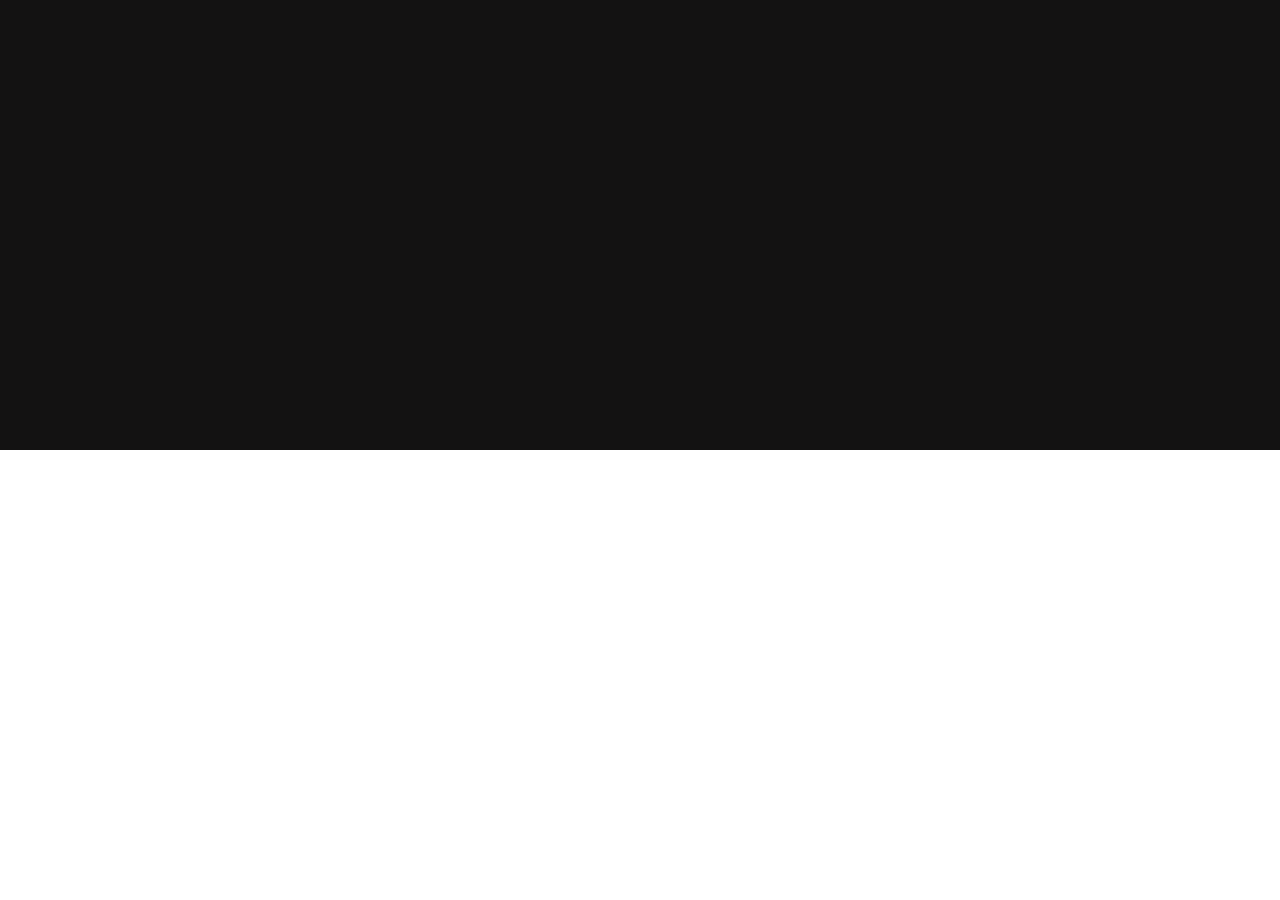
==== index.html @ a80659ee "styles for the contact card" ====
<!DOCTYPE html>
    <html lang="en">
    <head>
        <meta charset="UTF-8">
        <meta name="viewport" content="width=device-width, initial-scale=1.0">
        <!--=============== FAVICON ===============-->
        <link rel="shortcut icon" href="" type="image/x-icon">

        <!--=============== BOXICONS ===============-->
        <!--=============== SWIPER CSS ===============-->
        <link rel="stylesheet" href="">
        <!--=============== CSS ===============-->
        <link rel="stylesheet" href="/app/scss/main.css">
        <title>Responsive real state website - Bedimcode</title>
    </head>
    <body>
        <!--==================== HEADER ====================-->

        <!--==================== MAIN ====================-->
        <main class="main">
            <!--==================== HOME ====================-->
            <section class="home section" id="home">
        
            </section>

            <!--==================== LOGOS ====================-->
            <section class="logos section">
              
            </section> 

            <!--==================== POPULAR ====================-->
            <section class="section" id="popular">
              
            </section>

            <!--==================== VALUE ====================-->
            <section class="value section" id="value">
                
            </section>

            <!--==================== CONTACT ====================-->
            <section class="contact section" id="contact">
                
            </section>

            <!--==================== SUBSCRIBE ====================-->
            <section class="subscribe section">
                
            </section>
        </main>

        <!--==================== FOOTER ====================-->
        <footer class="footer section">
            
        </footer>


        <!--========== SCROLL UP ==========-->


        <!--=============== SCROLLREVEAL ===============-->
        <script src=""></script>

        <!--=============== SWIPER JS ===============-->
        <script src=""></script>

        <!--=============== MAIN JS ===============-->
        <script src=""></script>
    </body>
</html>
---- app/scss/main.css ----
@import url("https://fonts.googleapis.com/css2?family=Poppins:wght@400;500;600&display=swap");
*, ::after, ::before {
  -webkit-box-sizing: border-box;
          box-sizing: border-box;
  margin: 0;
  padding: 0;
}

html {
  font-size: 100%;
}

body {
  font-family: 'Poppins', sans-serif;
  line-height: 1.3;
  letter-spacing: 0.1px;
}

ul {
  list-style: none;
}

a {
  text-decoration: none;
}

h2, h3, h4, h5 {
  color: #1f2f70;
}

p {
  color: #b8bbc7;
}

h1 {
  font-size: 2.2rem;
}

h2 {
  font-size: 1.4rem;
}

h3 {
  font-size: 1.2rem;
}

h4 {
  font-size: 1.1rem;
}

p {
  font-size: .95rem;
}

@media (min-width: 800px) {
  h1 {
    font-size: 2.6rem;
  }
  h2 {
    font-size: 1.7rem;
  }
  h3 {
    font-size: 1.5rem;
  }
  h3 {
    font-size: 1.3rem;
  }
  h4 {
    font-size: 1.2rem;
  }
  p {
    font-size: 1.08rem;
  }
}

.btn {
  padding: 14px 1.6rem;
  border-radius: 6px;
  border: 0;
  font-size: 1rem;
  font-weight: 600;
  text-transform: capitalize;
  cursor: pointer;
  -webkit-transition: 0.5s ease;
  transition: 0.5s ease;
}

.btn--primary {
  background-color: #3858d6;
  color: white;
}

.btn--secondary {
  background-color: #f0f3ff;
  color: #3858d6;
}

.btn--accent {
  background-color: #6a7ecfe5;
  color: white;
  border: 2px solid #f5f7ff;
}

img {
  height: 1rem;
}

.searchBar {
  display: -webkit-box;
  display: -ms-flexbox;
  display: flex;
  -webkit-box-pack: justify;
      -ms-flex-pack: justify;
          justify-content: space-between;
  background-color: white;
  padding: 5px 10px;
  margin: 1rem 2rem;
  border-radius: 10px;
}

.searchBar img {
  height: 1.2rem;
  position: relative;
  top: 5px;
}

.searchBar .searchBar-leftBox {
  margin-top: 10px;
}

.searchBar input {
  border: 0;
  padding-left: 10px;
  font-size: 0.9rem;
  font-weight: bold;
}

.home {
  background-color: #131212;
  height: 50vh;
}
/*# sourceMappingURL=main.css.map */
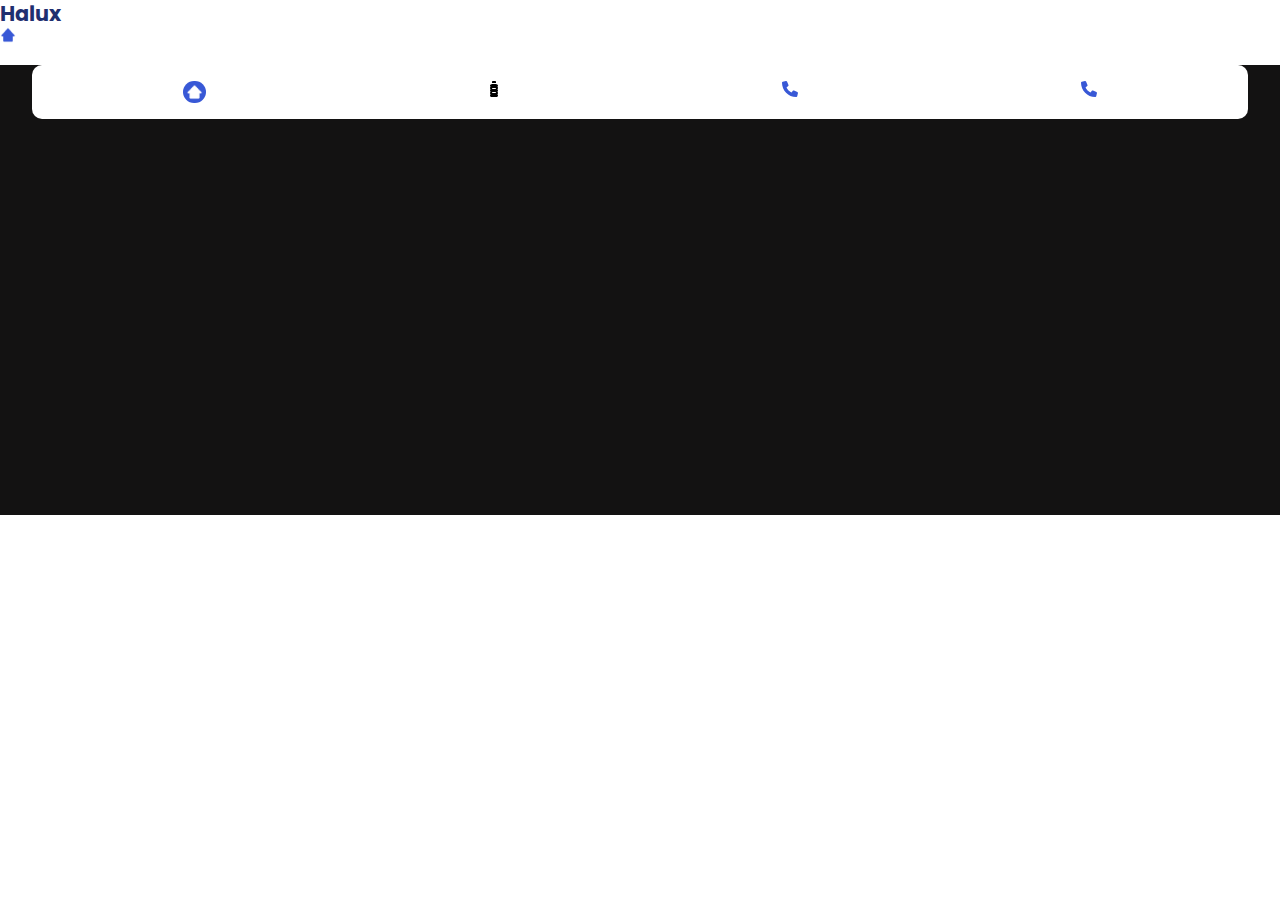
==== commit 1989b845: "iconBar for the navigation that has a fixed position" ====
--- a/index.html
+++ b/index.html
@@ -15,12 +15,24 @@
     </head>
     <body>
         <!--==================== HEADER ====================-->
-
+        <header>
+            <div class="nav">
+                <div class="nav__logo">
+                    <h3 class="nav__title">Halux</h3>
+                    <img src="/assets/img/favicon.png"  class="nav__icon">
+                </div>
+            </div>
+        </header>
         <!--==================== MAIN ====================-->
         <main class="main">
             <!--==================== HOME ====================-->
             <section class="home section" id="home">
-        
+              <div class="iconsBar barContainer">
+               <img src="/assets/img/favicon white.png"  class="nav__icons-icon">
+               <img src="/assets/img/bottle-water-solid.svg"  class="nav__icons-icon">
+               <img src="/assets/img/phone-solid.svg"  class="nav__icons-icon">
+               <img src="/assets/img/phone-solid.svg"  class="nav__icons-icon">
+              </div> 
             </section>
 
             <!--==================== LOGOS ====================-->
--- a/app/scss/main.css
+++ b/app/scss/main.css
@@ -105,17 +105,20 @@
   height: 1rem;
 }
 
-.searchBar {
+.barContainer {
   display: -webkit-box;
   display: -ms-flexbox;
   display: flex;
-  -webkit-box-pack: justify;
-      -ms-flex-pack: justify;
-          justify-content: space-between;
   background-color: white;
   padding: 5px 10px;
   margin: 1rem 2rem;
   border-radius: 10px;
+}
+
+.searchBar {
+  -webkit-box-pack: justify;
+      -ms-flex-pack: justify;
+          justify-content: space-between;
 }
 
 .searchBar img {
@@ -139,4 +142,17 @@
   background-color: #131212;
   height: 50vh;
 }
+
+.iconsBar {
+  padding-block: 1rem;
+  -ms-flex-pack: distribute;
+      justify-content: space-around;
+}
+
+.iconsBar :first-child {
+  background-color: #3858d6;
+  border-radius: 50%;
+  padding: 3px;
+  height: 1.4rem;
+}
 /*# sourceMappingURL=main.css.map */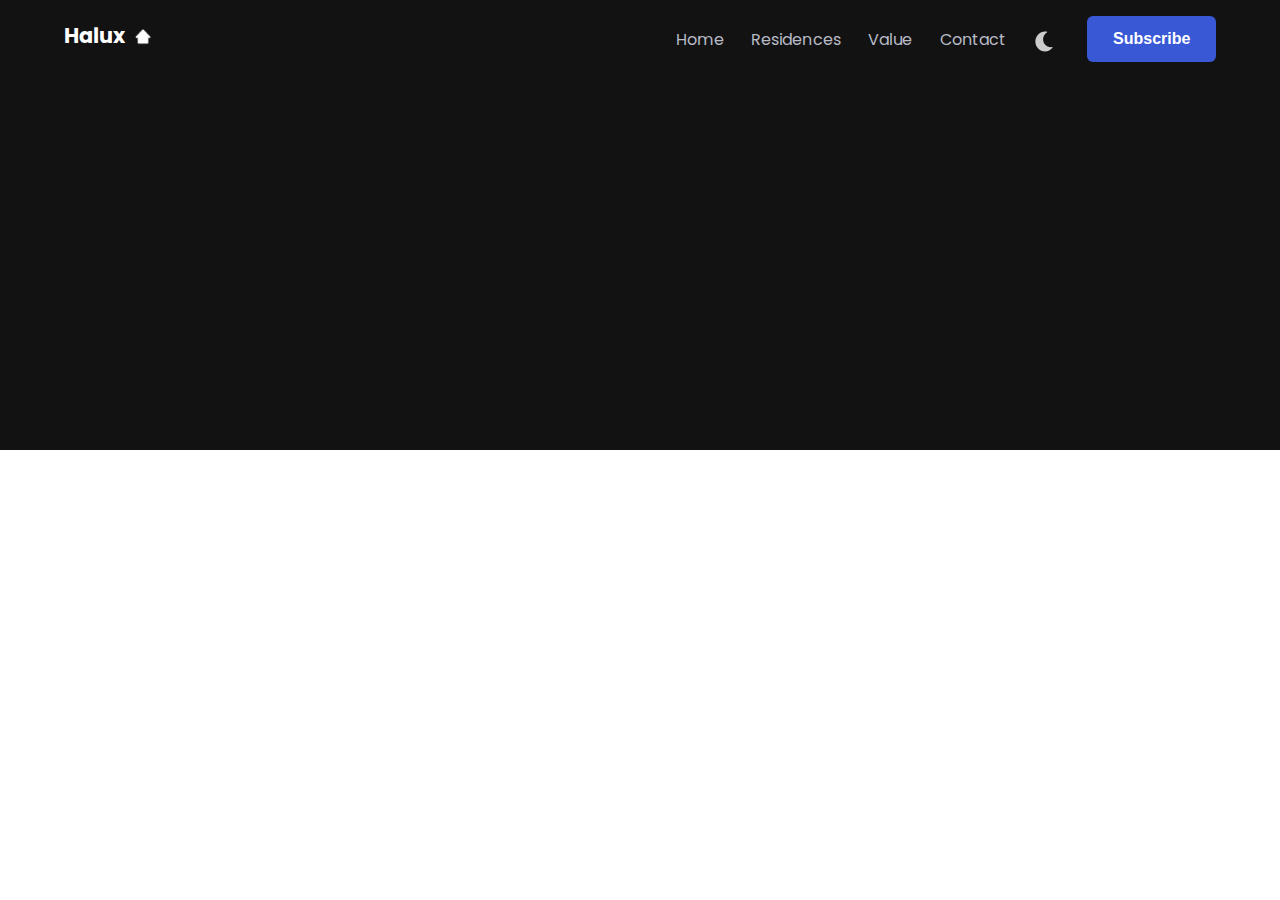
==== commit edb210de: "navigation styles" ====
--- a/index.html
+++ b/index.html
@@ -17,22 +17,31 @@
         <!--==================== HEADER ====================-->
         <header>
             <div class="nav">
-                <div class="nav__logo">
+                <div class="nav__logos">
                     <h3 class="nav__title">Halux</h3>
-                    <img src="/assets/img/favicon.png"  class="nav__icon">
+                    <img src="/assets/img/favicon white.png"  class="nav__icon">
                 </div>
+                <img src="/assets/img/moon-solid.svg" class="nav__togglerLight">
+            <ul class="nav__list">
+                <li><a href="#">Home</a></li>
+                <li><a href="#">Residences</a></li>
+                <li><a href="#">Value</a></li>
+                <li><a href="#">Contact</a></li>
+                <li><a href="#"><img src="/assets/img/moon-solid.svg"></a></li>
+            </ul>
+            <button class="nav__btn btn btn--primary">Subscribe</button>
             </div>
         </header>
         <!--==================== MAIN ====================-->
         <main class="main">
             <!--==================== HOME ====================-->
             <section class="home section" id="home">
-              <div class="iconsBar barContainer">
+              <!-- <div class="iconsBar barContainer">
                <img src="/assets/img/favicon white.png"  class="nav__icons-icon">
                <img src="/assets/img/bottle-water-solid.svg"  class="nav__icons-icon">
                <img src="/assets/img/phone-solid.svg"  class="nav__icons-icon">
                <img src="/assets/img/phone-solid.svg"  class="nav__icons-icon">
-              </div> 
+              </div>  -->
             </section>
 
             <!--==================== LOGOS ====================-->
--- a/app/scss/main.css
+++ b/app/scss/main.css
@@ -138,21 +138,81 @@
   font-weight: bold;
 }
 
-.home {
+.nav {
   background-color: #131212;
   height: 50vh;
-}
-
-.iconsBar {
-  padding-block: 1rem;
-  -ms-flex-pack: distribute;
-      justify-content: space-around;
-}
-
-.iconsBar :first-child {
-  background-color: #3858d6;
-  border-radius: 50%;
-  padding: 3px;
+  display: -webkit-box;
+  display: -ms-flexbox;
+  display: flex;
+  -webkit-box-pack: justify;
+      -ms-flex-pack: justify;
+          justify-content: space-between;
+  padding: 1rem;
+  position: relative;
+}
+
+.nav__logos {
+  margin-top: 0.4rem;
+}
+
+.nav__logos img {
+  height: 1.1rem;
+  position: relative;
+  top: 2px;
+}
+
+@media (min-width: 800px) {
+  .nav {
+    padding-inline: 4rem 10rem;
+  }
+}
+
+.nav__title {
+  margin-right: 0.3rem;
+  color: white;
+  display: inline;
+}
+
+.nav__list {
+  display: none;
+}
+
+@media (min-width: 800px) {
+  .nav__list {
+    margin-top: 0.9rem;
+    margin-right: 4rem;
+    display: -webkit-box;
+    display: -ms-flexbox;
+    display: flex;
+  }
+  .nav__list a {
+    color: #b8bbc7;
+    margin-left: 1.7rem;
+  }
+  .nav__list img {
+    height: 1.4rem;
+  }
+}
+
+.nav__togglerLight {
   height: 1.4rem;
 }
+
+@media (min-width: 800px) {
+  .nav__togglerLight {
+    display: none;
+  }
+}
+
+.nav__btn {
+  display: none;
+}
+
+@media (min-width: 800px) {
+  .nav__btn {
+    display: block;
+    position: absolute;
+    right: 4rem;
+  }
+}
 /*# sourceMappingURL=main.css.map */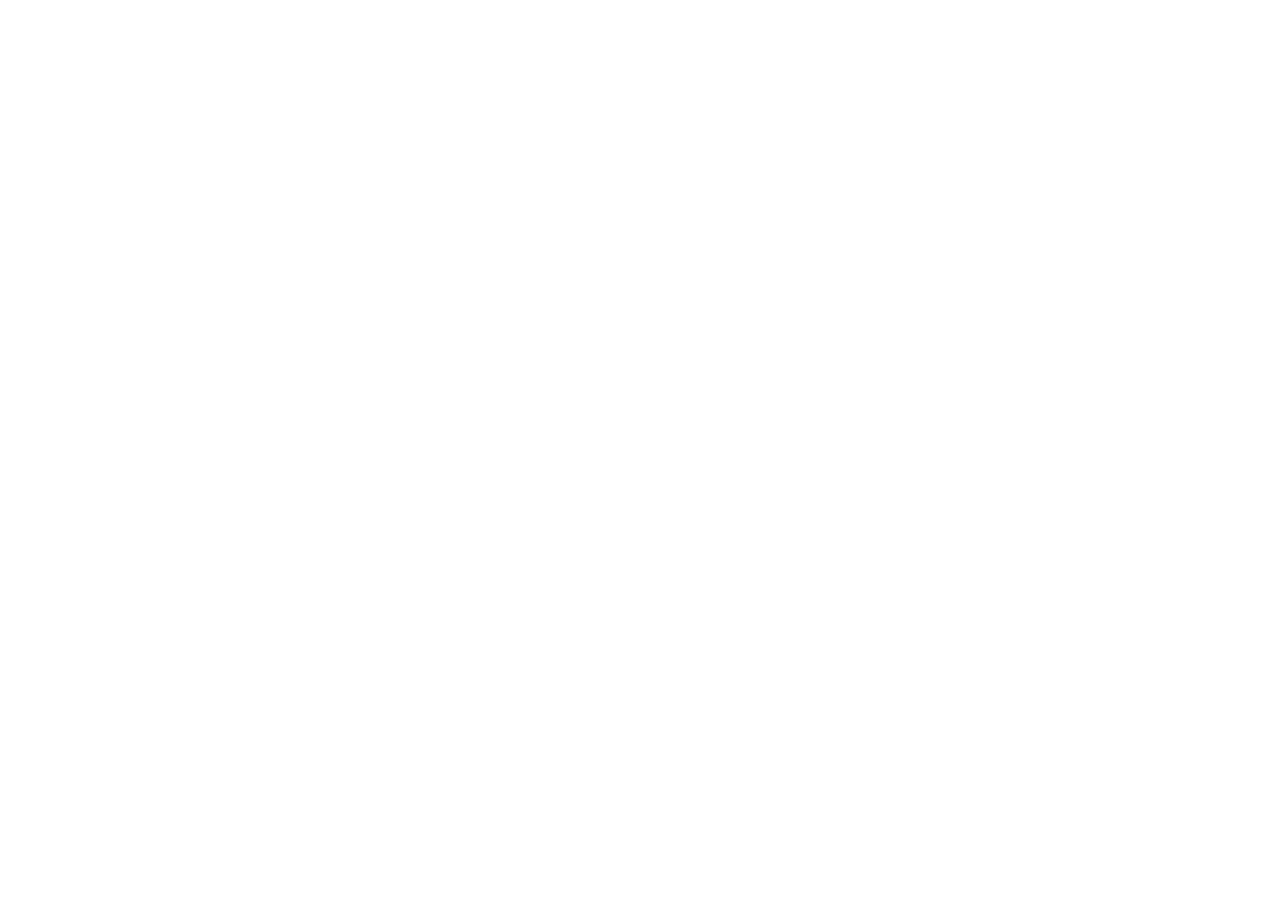
==== commit e1bb034b: "add  the header section to new style sheet" ====
--- a/index.html
+++ b/index.html
@@ -16,33 +16,19 @@
     <body>
         <!--==================== HEADER ====================-->
         <header>
-            <div class="nav">
-                <div class="nav__logos">
-                    <h3 class="nav__title">Halux</h3>
-                    <img src="/assets/img/favicon white.png"  class="nav__icon">
-                </div>
-                <img src="/assets/img/moon-solid.svg" class="nav__togglerLight">
-            <ul class="nav__list">
-                <li><a href="#">Home</a></li>
-                <li><a href="#">Residences</a></li>
-                <li><a href="#">Value</a></li>
-                <li><a href="#">Contact</a></li>
-                <li><a href="#"><img src="/assets/img/moon-solid.svg"></a></li>
-            </ul>
-            <button class="nav__btn btn btn--primary">Subscribe</button>
-            </div>
+           
         </header>
         <!--==================== MAIN ====================-->
         <main class="main">
             <!--==================== HOME ====================-->
-            <section class="home section" id="home">
-              <!-- <div class="iconsBar barContainer">
+            <!-- <section class="home section" id="home">
+               <div class="iconsBar barContainer">
                <img src="/assets/img/favicon white.png"  class="nav__icons-icon">
                <img src="/assets/img/bottle-water-solid.svg"  class="nav__icons-icon">
                <img src="/assets/img/phone-solid.svg"  class="nav__icons-icon">
                <img src="/assets/img/phone-solid.svg"  class="nav__icons-icon">
-              </div>  -->
-            </section>
+              </div>  
+            </section> -->
 
             <!--==================== LOGOS ====================-->
             <section class="logos section">
--- a/app/scss/main.css
+++ b/app/scss/main.css
@@ -52,7 +52,7 @@
   font-size: .95rem;
 }
 
-@media (min-width: 800px) {
+@media (min-width: 900px) {
   h1 {
     font-size: 2.6rem;
   }
@@ -74,7 +74,6 @@
 }
 
 .btn {
-  padding: 14px 1.6rem;
   border-radius: 6px;
   border: 0;
   font-size: 1rem;
@@ -83,6 +82,7 @@
   cursor: pointer;
   -webkit-transition: 0.5s ease;
   transition: 0.5s ease;
+  padding: 1rem;
 }
 
 .btn--primary {
@@ -99,10 +99,6 @@
   background-color: #6a7ecfe5;
   color: white;
   border: 2px solid #f5f7ff;
-}
-
-img {
-  height: 1rem;
 }
 
 .barContainer {
@@ -110,8 +106,10 @@
   display: -ms-flexbox;
   display: flex;
   background-color: white;
+  min-width: -webkit-fit-content;
+  min-width: -moz-fit-content;
+  min-width: fit-content;
   padding: 5px 10px;
-  margin: 1rem 2rem;
   border-radius: 10px;
 }
 
@@ -119,6 +117,17 @@
   -webkit-box-pack: justify;
       -ms-flex-pack: justify;
           justify-content: space-between;
+}
+
+@media (max-width: 370px) {
+  .searchBar {
+    width: 100%;
+    -webkit-box-pack: space-evenly;
+        -ms-flex-pack: space-evenly;
+            justify-content: space-evenly;
+    -webkit-transform: scale(0.9);
+            transform: scale(0.9);
+  }
 }
 
 .searchBar img {
@@ -138,81 +147,57 @@
   font-weight: bold;
 }
 
-.nav {
-  background-color: #131212;
-  height: 50vh;
+.searchBar button {
+  padding: 1rem 1.1rem;
+}
+
+@media (min-width: 900px) {
+  .searchBar button {
+    padding: 14px 1.6rem;
+  }
+}
+
+.record-container {
   display: -webkit-box;
   display: -ms-flexbox;
   display: flex;
-  -webkit-box-pack: justify;
-      -ms-flex-pack: justify;
-          justify-content: space-between;
-  padding: 1rem;
-  position: relative;
-}
-
-.nav__logos {
-  margin-top: 0.4rem;
-}
-
-.nav__logos img {
-  height: 1.1rem;
-  position: relative;
-  top: 2px;
-}
-
-@media (min-width: 800px) {
-  .nav {
-    padding-inline: 4rem 10rem;
-  }
-}
-
-.nav__title {
-  margin-right: 0.3rem;
+  -ms-flex-pack: distribute;
+      justify-content: space-around;
+}
+
+@media (min-width: 900px) {
+  .record-container {
+    -webkit-box-pack: start;
+        -ms-flex-pack: start;
+            justify-content: flex-start;
+  }
+}
+
+.record-container .record {
+  margin-inline: 10px;
+}
+
+.record-container .record h1 {
   color: white;
-  display: inline;
-}
-
-.nav__list {
-  display: none;
-}
-
-@media (min-width: 800px) {
-  .nav__list {
-    margin-top: 0.9rem;
-    margin-right: 4rem;
-    display: -webkit-box;
-    display: -ms-flexbox;
-    display: flex;
-  }
-  .nav__list a {
-    color: #b8bbc7;
-    margin-left: 1.7rem;
-  }
-  .nav__list img {
-    height: 1.4rem;
-  }
-}
-
-.nav__togglerLight {
-  height: 1.4rem;
-}
-
-@media (min-width: 800px) {
-  .nav__togglerLight {
-    display: none;
-  }
-}
-
-.nav__btn {
-  display: none;
-}
-
-@media (min-width: 800px) {
-  .nav__btn {
-    display: block;
-    position: absolute;
-    right: 4rem;
+}
+
+.record-container .record span {
+  font-size: 1.8rem;
+  margin-left: -2px;
+  font-weight: normal;
+  color: #eb7724;
+}
+
+@media (min-width: 900px) {
+  .grid {
+    display: -ms-grid;
+    display: grid;
+    -webkit-column-gap: 7rem;
+            column-gap: 7rem;
+  }
+  .grid--cls2 {
+    -ms-grid-columns: (1fr)[2];
+        grid-template-columns: repeat(2, 1fr);
   }
 }
 /*# sourceMappingURL=main.css.map */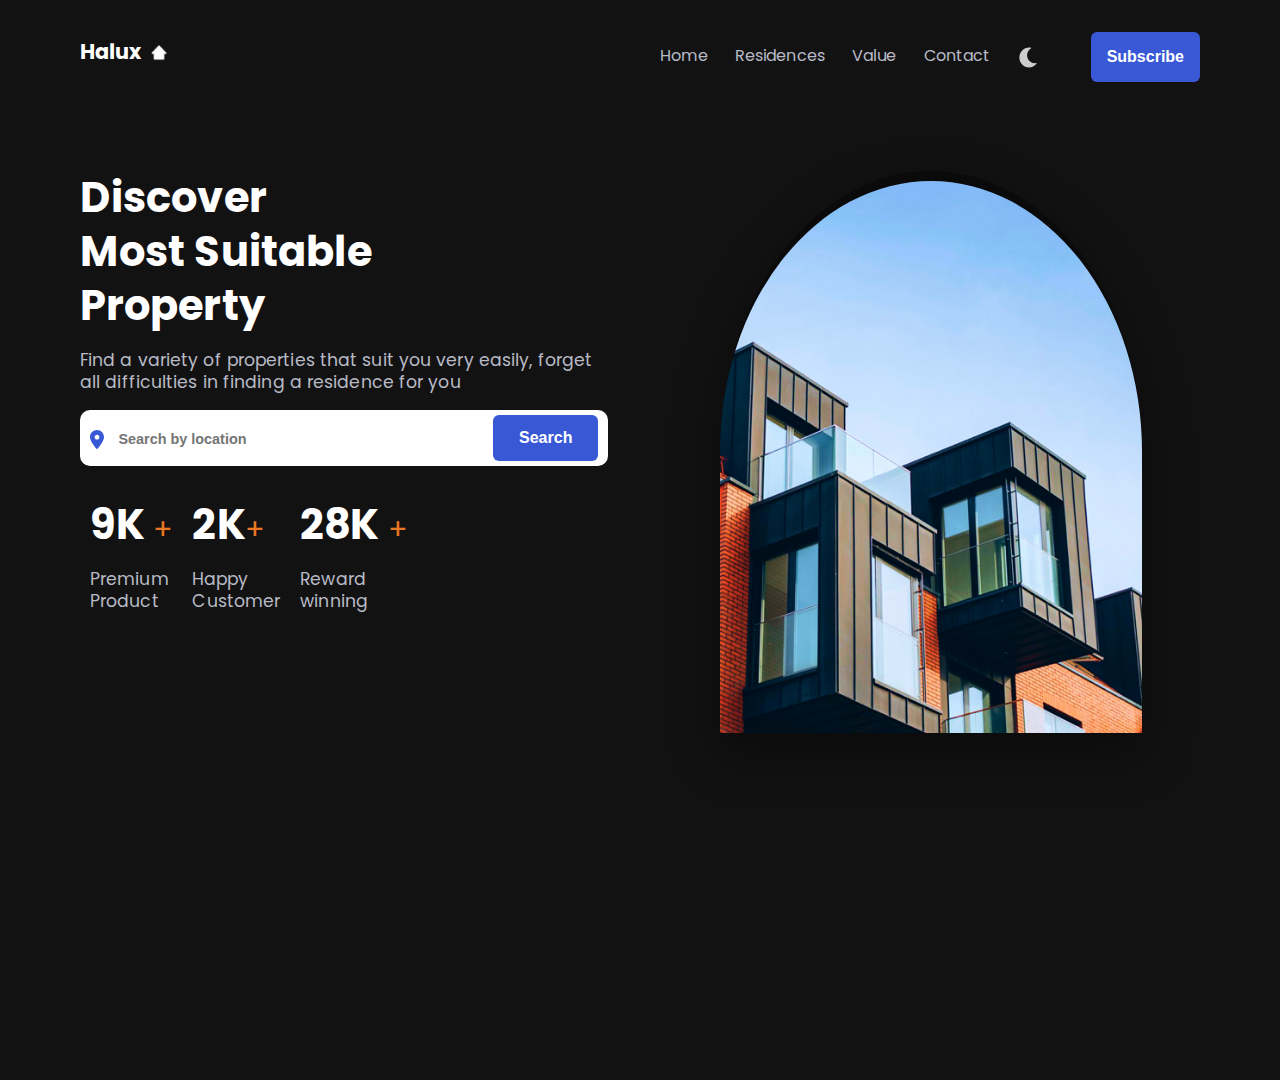
==== commit 671cb330: "and also some fixe some layout issue for header section" ====
--- a/index.html
+++ b/index.html
@@ -16,23 +16,78 @@
     <body>
         <!--==================== HEADER ====================-->
         <header>
-           
+            <div class="nav">
+                <div class="nav__logos">
+                    <h3 class="nav__title">Halux</h3>
+                    <img src="/assets/img/favicon white.png"  class="nav__icon">
+                </div>
+                <img src="/assets/img/moon-solid.svg" class="nav__togglerLight">
+            <ul class="nav__list">
+                <li><a href="#">Home</a></li>
+                <li><a href="#">Residences</a></li>
+                <li><a href="#">Value</a></li>
+                <li><a href="#">Contact</a></li>
+                <li><a href="#"><img src="/assets/img/moon-solid.svg"></a></li>
+            </ul>
+            <button class="nav__btn btn btn--primary">Subscribe</button>
+            </div>
+            <div class="hero grid grid--cls2">
+                <div class="hero__content">
+                    <h1 class="hero__title">
+                        Discover <br> Most Suitable <br> Property
+                    </h1>
+                    <p class="hero__text">
+                        Find a variety of properties that suit you very easily, 
+                        forget all difficulties in finding a residence for you
+                    </p>
+                    <div class="hero__search">
+                        <div class="searchBar barContainer">
+                            <div class="searchBar-leftBox">
+                                <img src="/assets/img/location-dot-solid.svg" alt="an image of a gps logo" class="searchBar-localisation">
+                                <input type="text" placeholder="Search by location">
+                            </div>
+                            <button class="btn btn--primary">Search</button>
+                        </div>
+                    </div>
+                          <!-- record -->
+                         <div class="hero__record record-container">
+                            <div class="record">
+                                <h1>9K <span>+</span></h1>
+                                <p>Premium <br> Product</p>
+                            </div>
+                            <div class="record">
+                                <h1>2K<span>+</span></h1>
+                                <p>Happy <br> Customer</p>
+                            </div>
+                            <div class="record">
+                                <h1>28K <span>+</span></h1>
+                                <p>Reward <br> winning</p>
+                            </div>
+                        </div>
+                </div>
+                <!-- cols2 -->
+                     <img class="hero__img" src="/assets/img/home.jpg">
+                </div>  
+           <!-- fixed navigation -->
+           <section class="logosNav section">
+            <div class="barContainer iconsBar">
+                <img src="/assets/img/bottle-water-solid.svg">
+                <img src="/assets/img/phone-solid.svg">     
+                 <img src="/assets/img/bottle-water-solid.svg">
+                <img src="/assets/img/bottle-water-solid.svg">
+            </div>
+          </section> 
         </header>
         <!--==================== MAIN ====================-->
         <main class="main">
             <!--==================== HOME ====================-->
-            <!-- <section class="home section" id="home">
-               <div class="iconsBar barContainer">
-               <img src="/assets/img/favicon white.png"  class="nav__icons-icon">
-               <img src="/assets/img/bottle-water-solid.svg"  class="nav__icons-icon">
-               <img src="/assets/img/phone-solid.svg"  class="nav__icons-icon">
-               <img src="/assets/img/phone-solid.svg"  class="nav__icons-icon">
-              </div>  
-            </section> -->
+             <section class="home section" id="home">
+        
+            </section> 
 
             <!--==================== LOGOS ====================-->
             <section class="logos section">
-              
+             
             </section> 
 
             <!--==================== POPULAR ====================-->
--- a/app/scss/main.css
+++ b/app/scss/main.css
@@ -14,6 +14,7 @@
   font-family: 'Poppins', sans-serif;
   line-height: 1.3;
   letter-spacing: 0.1px;
+  position: relative;
 }
 
 ul {
@@ -22,6 +23,10 @@
 
 a {
   text-decoration: none;
+}
+
+input {
+  outline: none;
 }
 
 h2, h3, h4, h5 {
@@ -200,4 +205,218 @@
         grid-template-columns: repeat(2, 1fr);
   }
 }
+
+.iconsBar {
+  padding-block: 1rem;
+  -ms-flex-pack: distribute;
+      justify-content: space-around;
+}
+
+.iconsBar :first-child {
+  background-color: #3858d6;
+  border-radius: 50%;
+  padding: 3px 8px;
+  height: 1.6rem;
+}
+
+.logos {
+  text-align: center;
+}
+
+.logos__items {
+  margin-block: 2rem;
+}
+
+@media (min-width: 900px) {
+  .logos__items .two {
+    position: relative;
+    left: 4rem;
+  }
+}
+
+.logos__items img {
+  height: 5rem;
+  margin: 10px;
+}
+
+@media (min-width: 900px) {
+  .logos {
+    display: -webkit-box;
+    display: -ms-flexbox;
+    display: flex;
+    position: relative;
+    -ms-flex-pack: distribute;
+        justify-content: space-around;
+  }
+  .logos img {
+    height: 7rem;
+    margin-inline: 1rem;
+    width: 14rem;
+  }
+}
+
+header {
+  background-color: #131212;
+  height: 120vh;
+  padding: 1rem;
+}
+
+.nav {
+  padding: 1rem;
+  display: -webkit-box;
+  display: -ms-flexbox;
+  display: flex;
+  -webkit-box-pack: justify;
+      -ms-flex-pack: justify;
+          justify-content: space-between;
+  position: relative;
+}
+
+@media (min-width: 900px) {
+  .nav {
+    padding-inline: 4rem 10rem;
+  }
+}
+
+.nav__logos {
+  margin-top: 0.4rem;
+}
+
+.nav__logos img {
+  height: 1.1rem;
+  position: relative;
+  top: 2px;
+}
+
+.nav__title {
+  margin-right: 0.3rem;
+  color: white;
+  display: inline;
+}
+
+.nav__list {
+  display: none;
+}
+
+@media (min-width: 900px) {
+  .nav__list {
+    margin-top: 0.9rem;
+    margin-right: 4rem;
+    display: -webkit-box;
+    display: -ms-flexbox;
+    display: flex;
+  }
+  .nav__list a {
+    color: #b8bbc7;
+    margin-left: 1.7rem;
+  }
+  .nav__list img {
+    height: 1.4rem;
+  }
+}
+
+.nav__togglerLight {
+  height: 1.6rem;
+  cursor: pointer;
+}
+
+@media (min-width: 900px) {
+  .nav__togglerLight {
+    display: none;
+  }
+}
+
+.nav__btn {
+  display: none;
+}
+
+@media (min-width: 900px) {
+  .nav__btn {
+    display: block;
+    position: absolute;
+    right: 4rem;
+  }
+}
+
+.hero {
+  margin-top: 4rem;
+  padding: 1rem;
+  text-align: center;
+}
+
+@media (min-width: 900px) {
+  .hero {
+    text-align: left;
+  }
+}
+
+.hero__content {
+  margin-bottom: 1rem;
+}
+
+.hero__content h1 {
+  color: white;
+  text-align: left;
+}
+
+.hero__content p {
+  margin-block: 1rem;
+}
+
+.hero__record {
+  margin-block: 2rem;
+}
+
+.hero__img {
+  width: 70%;
+  height: 350px;
+  -o-object-fit: cover;
+     object-fit: cover;
+  border-radius: 50% 50% 0 0;
+  border-top: 10px solid rgba(0, 0, 0, 0.43);
+  -webkit-box-shadow: 0 20px 50px rgba(0, 0, 0, 0.43);
+          box-shadow: 0 20px 50px rgba(0, 0, 0, 0.43);
+}
+
+@media (min-width: 900px) {
+  .hero__img {
+    width: 100%;
+    -ms-grid-column-align: start;
+        justify-self: start;
+    height: 90%;
+  }
+}
+
+@media (min-width: 1100px) {
+  .hero__img {
+    width: 80%;
+  }
+}
+
+@media (min-width: 900px) {
+  .hero {
+    padding-left: 4rem;
+  }
+}
+
+.logosNav {
+  position: fixed;
+  bottom: 1rem;
+  width: 70%;
+  z-index: 9999;
+  left: 0;
+  right: 0;
+  margin-inline: auto;
+}
+
+.logosNav img {
+  height: 1.3rem;
+  cursor: pointer;
+}
+
+@media (min-width: 900px) {
+  .logosNav {
+    display: none;
+  }
+}
 /*# sourceMappingURL=main.css.map */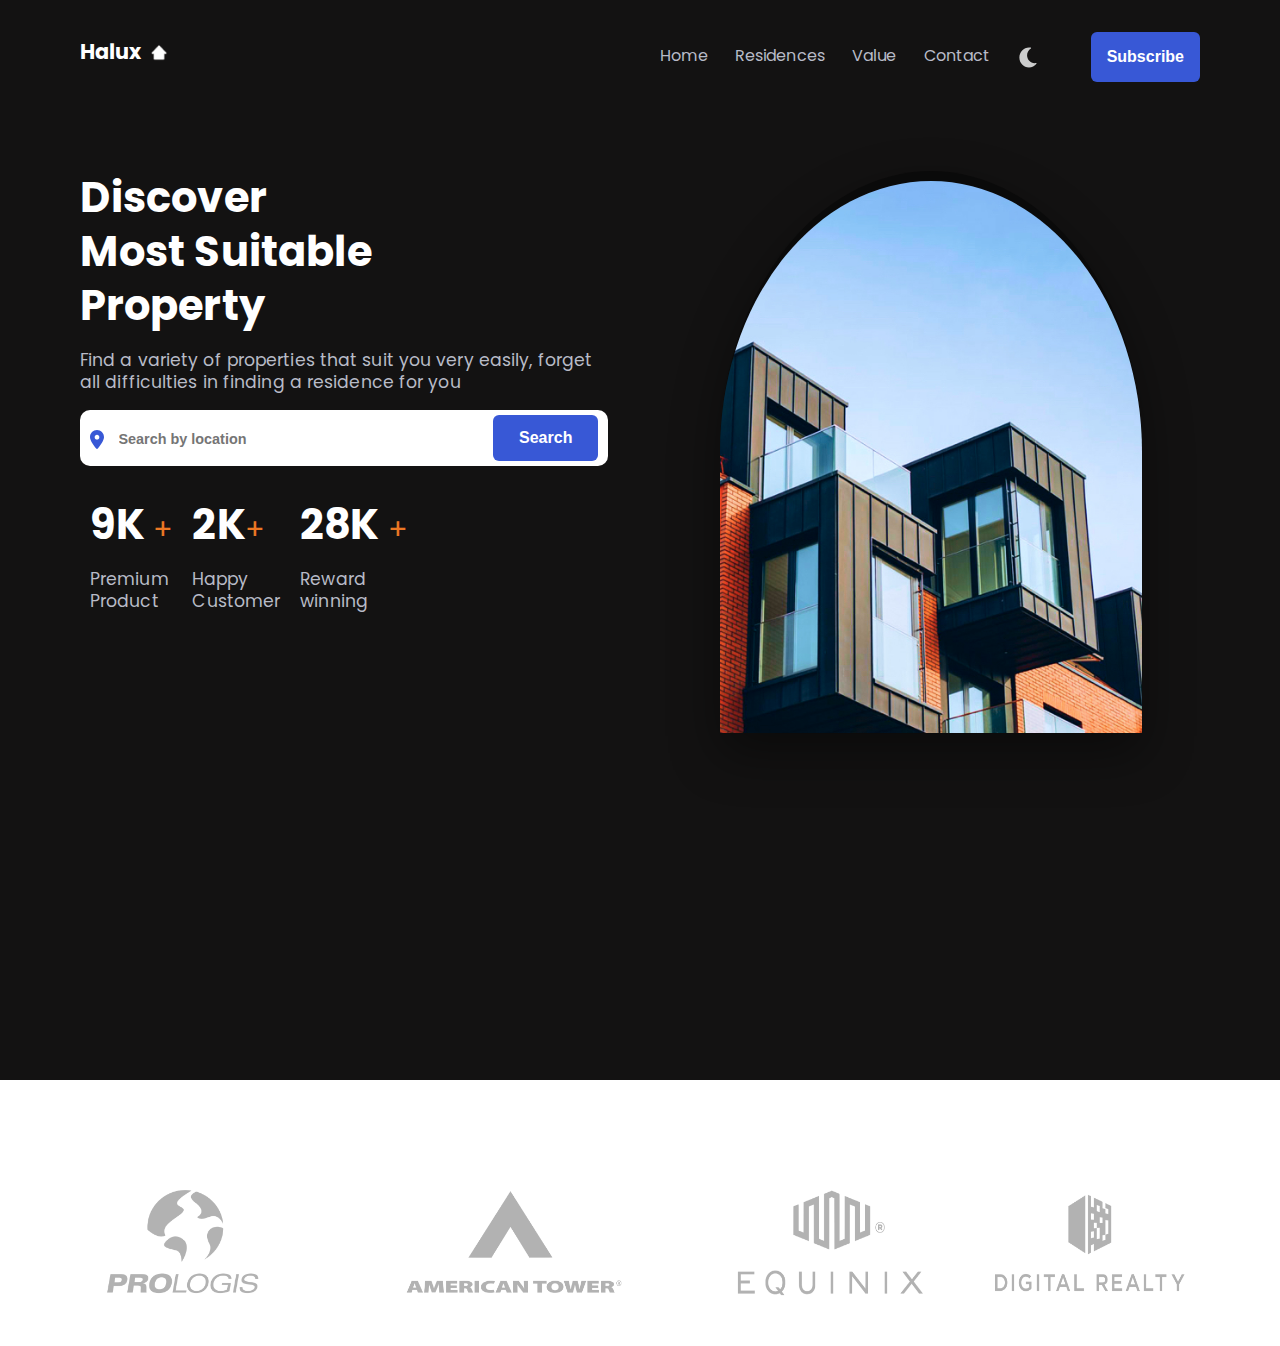
==== commit 0404f382: "add styles for  fixed nav and put it inside owen parials" ====
--- a/index.html
+++ b/index.html
@@ -69,25 +69,28 @@
                      <img class="hero__img" src="/assets/img/home.jpg">
                 </div>  
            <!-- fixed navigation -->
-           <section class="logosNav section">
+           <div class="logosNav section">
             <div class="barContainer iconsBar">
                 <img src="/assets/img/bottle-water-solid.svg">
                 <img src="/assets/img/phone-solid.svg">     
                  <img src="/assets/img/bottle-water-solid.svg">
                 <img src="/assets/img/bottle-water-solid.svg">
             </div>
-          </section> 
+          </div> 
         </header>
         <!--==================== MAIN ====================-->
         <main class="main">
-            <!--==================== HOME ====================-->
-             <section class="home section" id="home">
-        
-            </section> 
-
+         
             <!--==================== LOGOS ====================-->
             <section class="logos section">
-             
+                <div class="logos__items">
+                <img src="/assets/img/logo1 edited.png" class="logos__items-img">
+                <img src="/assets/img/logo2 edited.png" class="logos__items-img two">
+            </div>
+            <div class="logos__items">
+                <img src="/assets/img/logo3 edited.png" class="logos__items-img">
+                <img src="/assets/img/logo4 Eited.png" class="logos__items-img">
+            </div>
             </section> 
 
             <!--==================== POPULAR ====================-->
--- a/app/scss/main.css
+++ b/app/scss/main.css
@@ -403,6 +403,9 @@
   position: fixed;
   bottom: 1rem;
   width: 70%;
+  -webkit-box-shadow: 0 0  10px 0 #ccc;
+          box-shadow: 0 0  10px 0 #ccc;
+  border-radius: 15px;
   z-index: 9999;
   left: 0;
   right: 0;
@@ -419,4 +422,18 @@
     display: none;
   }
 }
+
+.main {
+  margin-top: 19rem;
+}
+
+@media (min-width: 900px) {
+  .main {
+    margin-top: 4rem;
+  }
+}
+
+.logos img {
+  cursor: pointer;
+}
 /*# sourceMappingURL=main.css.map */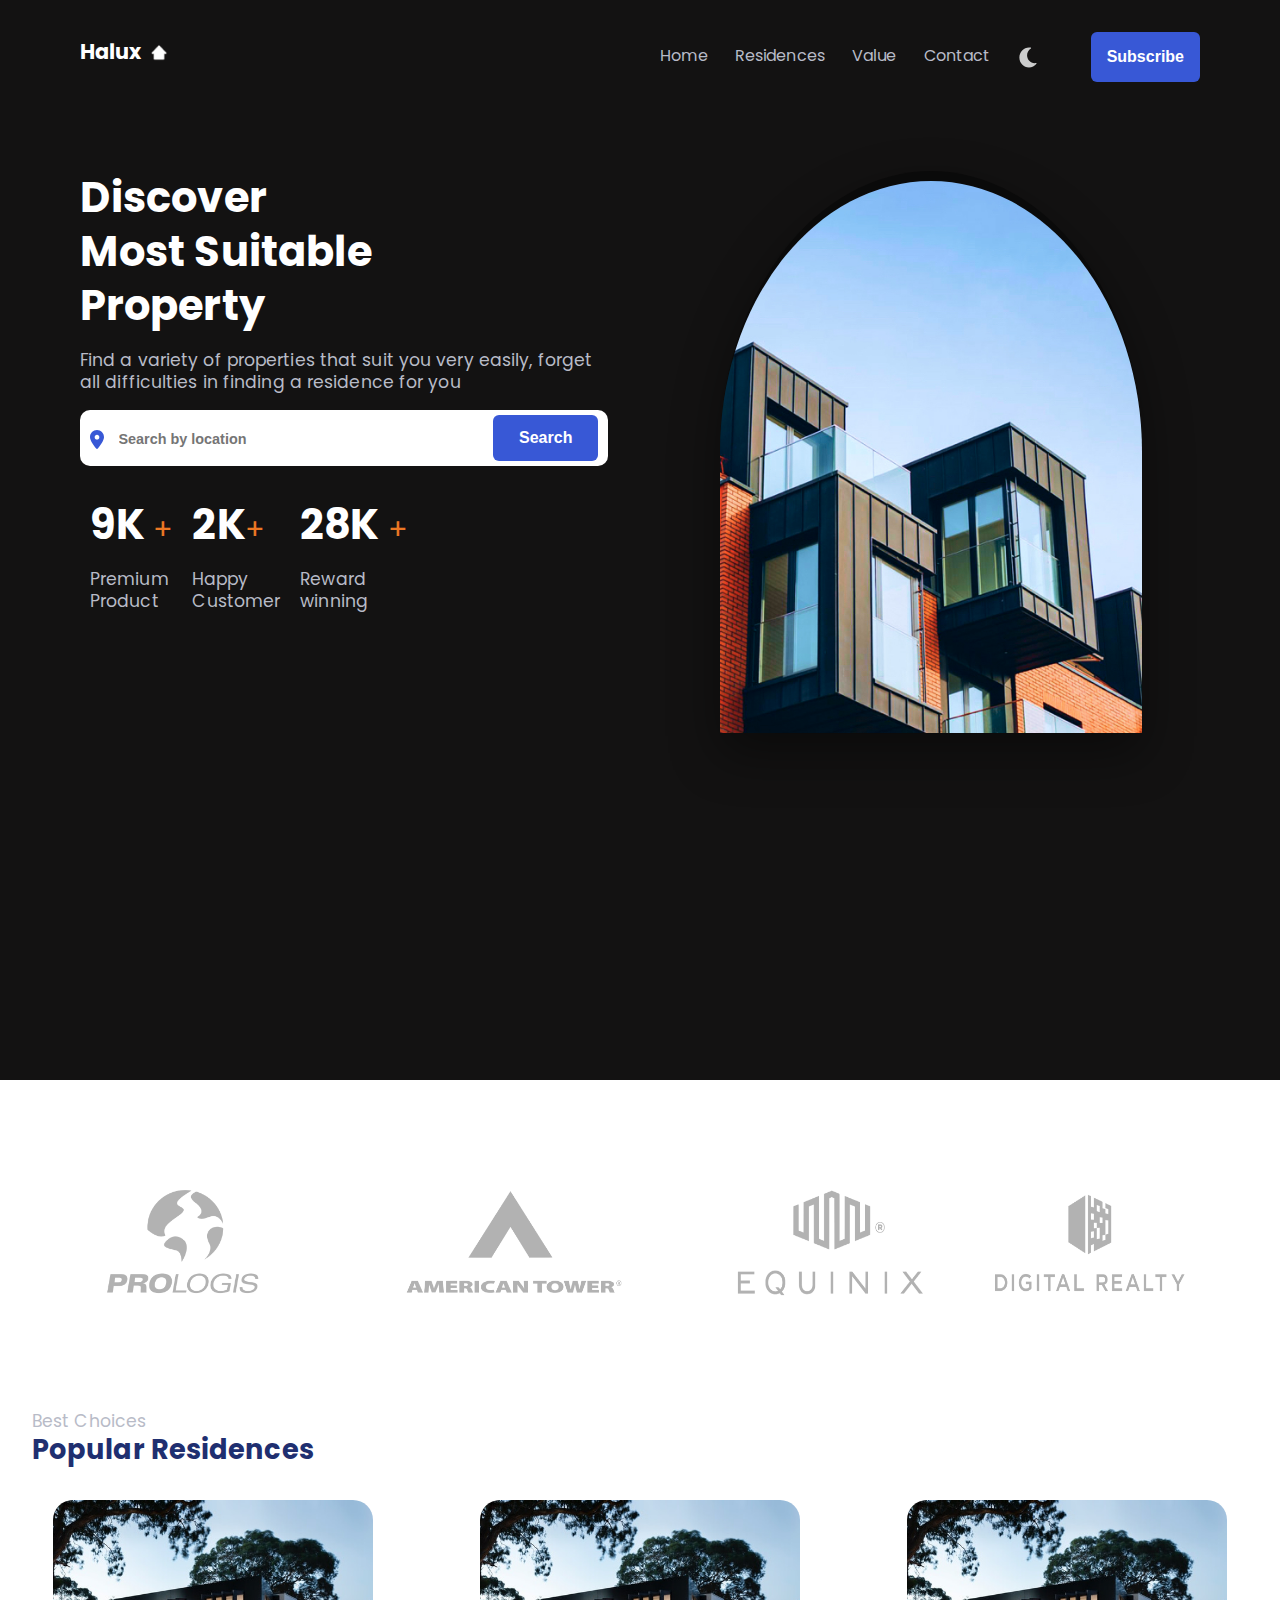
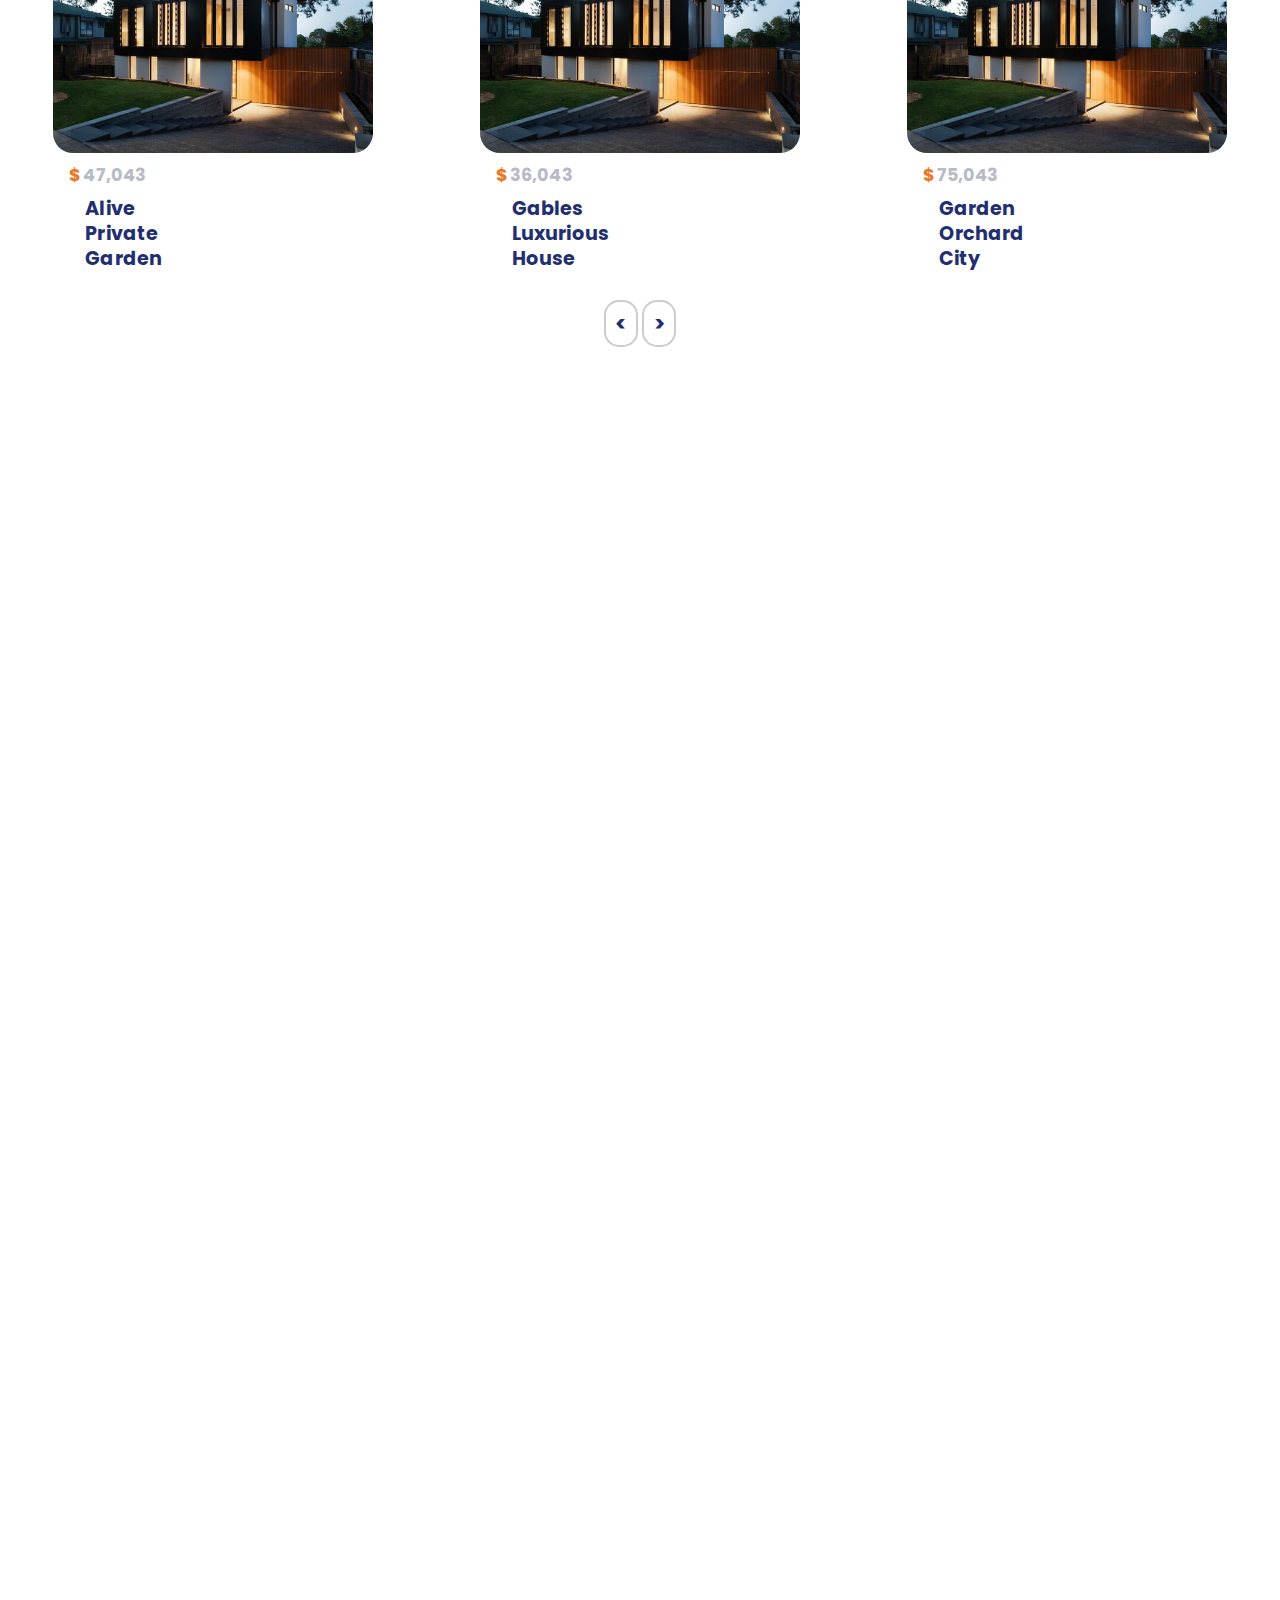
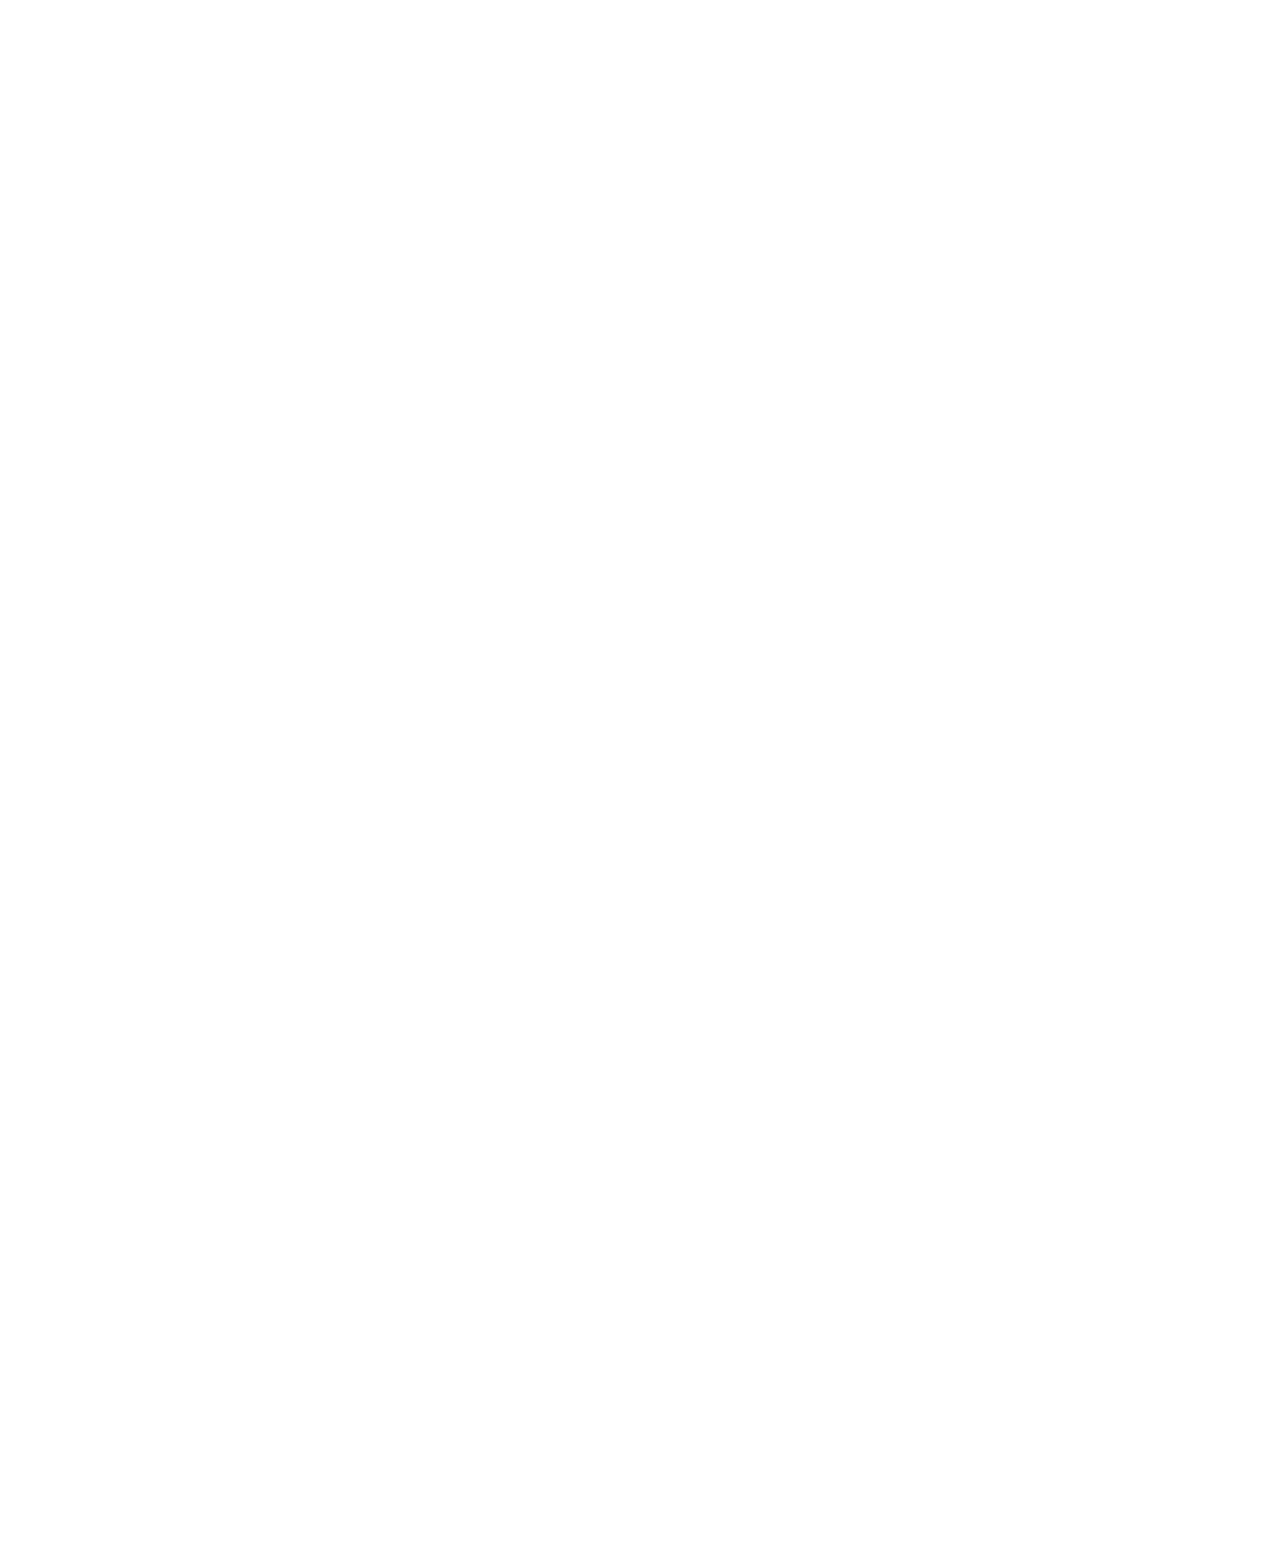
==== commit a9b1f691: "inital styles for the popular section without functionality" ====
--- a/index.html
+++ b/index.html
@@ -94,8 +94,113 @@
             </section> 
 
             <!--==================== POPULAR ====================-->
-            <section class="section" id="popular">
-              
+            <section class="section popular" id="popular">
+              <p class="popular__title">Best Choices</p>
+              <h2 class="popular__heading">Popular Residences</h2>
+              <!-- cards -->
+              <div class="slideContainer">
+                  <!-- slide 1 -->
+                  <div class="popular__card slide slide--active">
+                    <div class="card">
+                        <div class="card__header">
+                            <img src="/assets/img/popular1.jpg" alt="" class="card__img">
+                        </div>
+                        <div class="card__body">
+                            <p class="card__price"><span class="dollar">$</span>47,043</p>
+                            <h4>Alive Private Garden</h4>
+                        </div>
+                        <div class="card__footer">
+                                <p>Street The Garden City Of Miraflores, <br> Lima - Perú Av. Sol #9876
+                                </p>
+                        </div>
+                    </div>
+                  </div>
+                  <!-- slide 2-->
+                  <div class="popular__card slide">
+                    <div class="card">
+                        <div class="card__header">
+                            <img src="/assets/img/popular1.jpg" alt="" class="card__img">
+                        </div>
+                        <div class="card__body">
+                            <p class="card__price"><span class="dollar">$</span>36,043</p>
+                            <h4>Gables Luxurious House                            </h4>
+                        </div>
+                        <div class="card__footer">
+                                <p>Street The Garden City Of Miraflores, <br> Lima - Perú Av. Sol #9876
+                                </p>
+                        </div>
+                    </div>
+                  </div>
+                  <!-- slide 3 -->
+                  <div class="popular__card slide">
+                    <div class="card">
+                        <div class="card__header">
+                            <img src="/assets/img/popular1.jpg" alt="" class="card__img">
+                        </div>
+                        <div class="card__body">
+                            <p class="card__price"><span class="dollar">$</span>75,043</p>
+                            <h4>Garden Orchard City                            </h4>
+                        </div>
+                        <div class="card__footer">
+                                <p>Street The Garden City Of Miraflores, <br> Lima - Perú Av. Sol #9876
+                                </p>
+                        </div>
+                    </div>
+                  </div>
+                  <!-- slide 4 -->
+                  <div class="popular__card slide">
+                    <div class="card">
+                        <div class="card__header">
+                            <img src="/assets/img/popular1.jpg" alt="" class="card__img">
+                        </div>
+                        <div class="card__body">
+                            <p class="card__price"><span class="dollar">$</span>47,043</p>
+                            <h4>Alive Private Garden</h4>
+                        </div>
+                        <div class="card__footer">
+                                <p>Street The Garden City Of Miraflores, <br> Lima - Perú Av. Sol #9876
+                                </p>
+                        </div>
+                    </div>
+                  </div>
+                  <!-- slide 5 -->
+                  <div class="popular__card slide">
+                    <div class="card">
+                        <div class="card__header">
+                            <img src="/assets/img/popular1.jpg" alt="" class="card__img">
+                        </div>
+                        <div class="card__body">
+                            <p class="card__price"><span class="dollar">$</span>47,043</p>
+                            <h4>Alive Private Garden</h4>
+                        </div>
+                        <div class="card__footer">
+                                <p>Street The Garden City Of Miraflores, <br> Lima - Perú Av. Sol #9876
+                                </p>
+                        </div>
+                    </div>
+                  </div>
+                  <!-- slide 6 -->
+                  <div class="popular__card slide">
+                    <div class="card">
+                        <div class="card__header">
+                            <img src="/assets/img/popular1.jpg" alt="" class="card__img">
+                        </div>
+                        <div class="card__body">
+                            <p class="card__price"><span class="dollar">$</span>47,043</p>
+                            <h4>Alive Private Garden</h4>
+                        </div>
+                        <div class="card__footer">
+                                <p>Street The Garden City Of Miraflores, <br> Lima - Perú Av. Sol #9876
+                                </p>
+                        </div>
+                    </div>
+                  </div>
+              </div>
+              <div class="popular__actionBtns">
+                  <h3 class="arrow previous-arrow"><</h3>
+                  <h3 class="arrow next-arrow">></h3>
+                  <!-- <img src="/assets/img/arrow-left-solid.svg"  class="left-arrow"> -->
+              </div>
             </section>
 
             <!--==================== VALUE ====================-->
--- a/app/scss/main.css
+++ b/app/scss/main.css
@@ -409,6 +409,7 @@
   z-index: 9999;
   left: 0;
   right: 0;
+  display: none;
   margin-inline: auto;
 }
 
@@ -423,7 +424,33 @@
   }
 }
 
+.card {
+  margin-inline: auto;
+}
+
+.card__img {
+  width: 100%;
+  height: auto;
+  border-radius: 20px;
+}
+
+.card__body {
+  margin-block: 6px;
+}
+
+.card__price {
+  font-weight: bold;
+  font-size: 1.1rem;
+  margin-bottom: 10px;
+}
+
+.card .dollar {
+  color: #eb7724;
+  margin-right: 2px;
+}
+
 .main {
+  height: 400vh;
   margin-top: 19rem;
 }
 
@@ -436,4 +463,65 @@
 .logos img {
   cursor: pointer;
 }
+
+.popular {
+  margin-top: 4rem;
+}
+
+.popular__card {
+  margin-top: 2rem;
+  display: none;
+}
+
+.popular__heading, .popular__title {
+  margin-left: 2rem;
+}
+
+.popular .slide--active {
+  display: block;
+  width: 60%;
+  margin-inline: auto;
+}
+
+@media (min-width: 900px) {
+  .popular .slide--active {
+    width: 25%;
+    margin-inline: 1rem;
+  }
+}
+
+@media (min-width: 900px) {
+  .popular .slideContainer {
+    display: -webkit-box;
+    display: -ms-flexbox;
+    display: flex;
+    -ms-flex-pack: distribute;
+        justify-content: space-around;
+  }
+  .popular .slideContainer :nth-child(2), .popular .slideContainer :nth-child(3) {
+    width: 25%;
+    margin-inline: 1rem;
+    display: block;
+  }
+}
+
+.popular__actionBtns {
+  margin-top: 2em;
+  text-align: center;
+}
+
+.popular__actionBtns .arrow {
+  cursor: pointer;
+  height: 10px;
+  border: 2px solid #ccc;
+  display: inline;
+  border-radius: 15px;
+  padding: 7px 0.6rem;
+}
+
+@media (min-width: 900px) {
+  .popular .card__footer {
+    display: none !important;
+  }
+}
 /*# sourceMappingURL=main.css.map */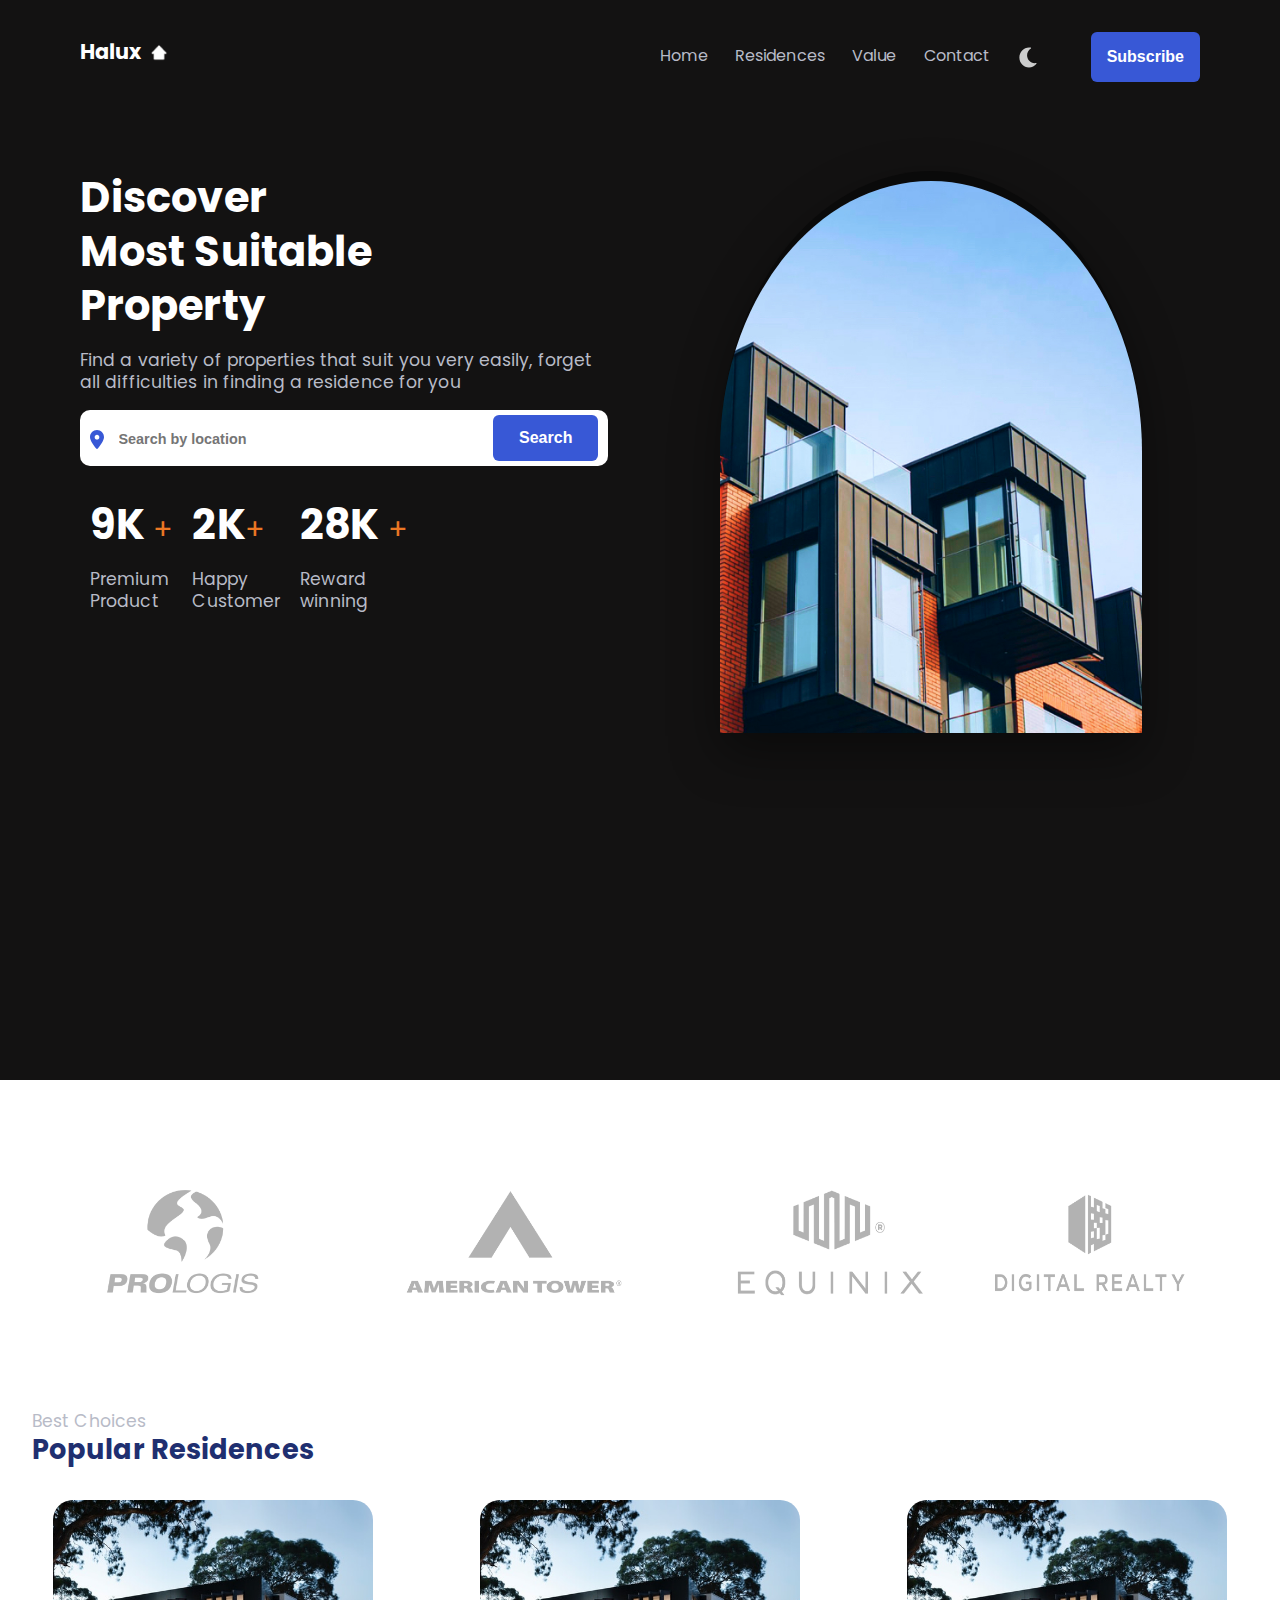
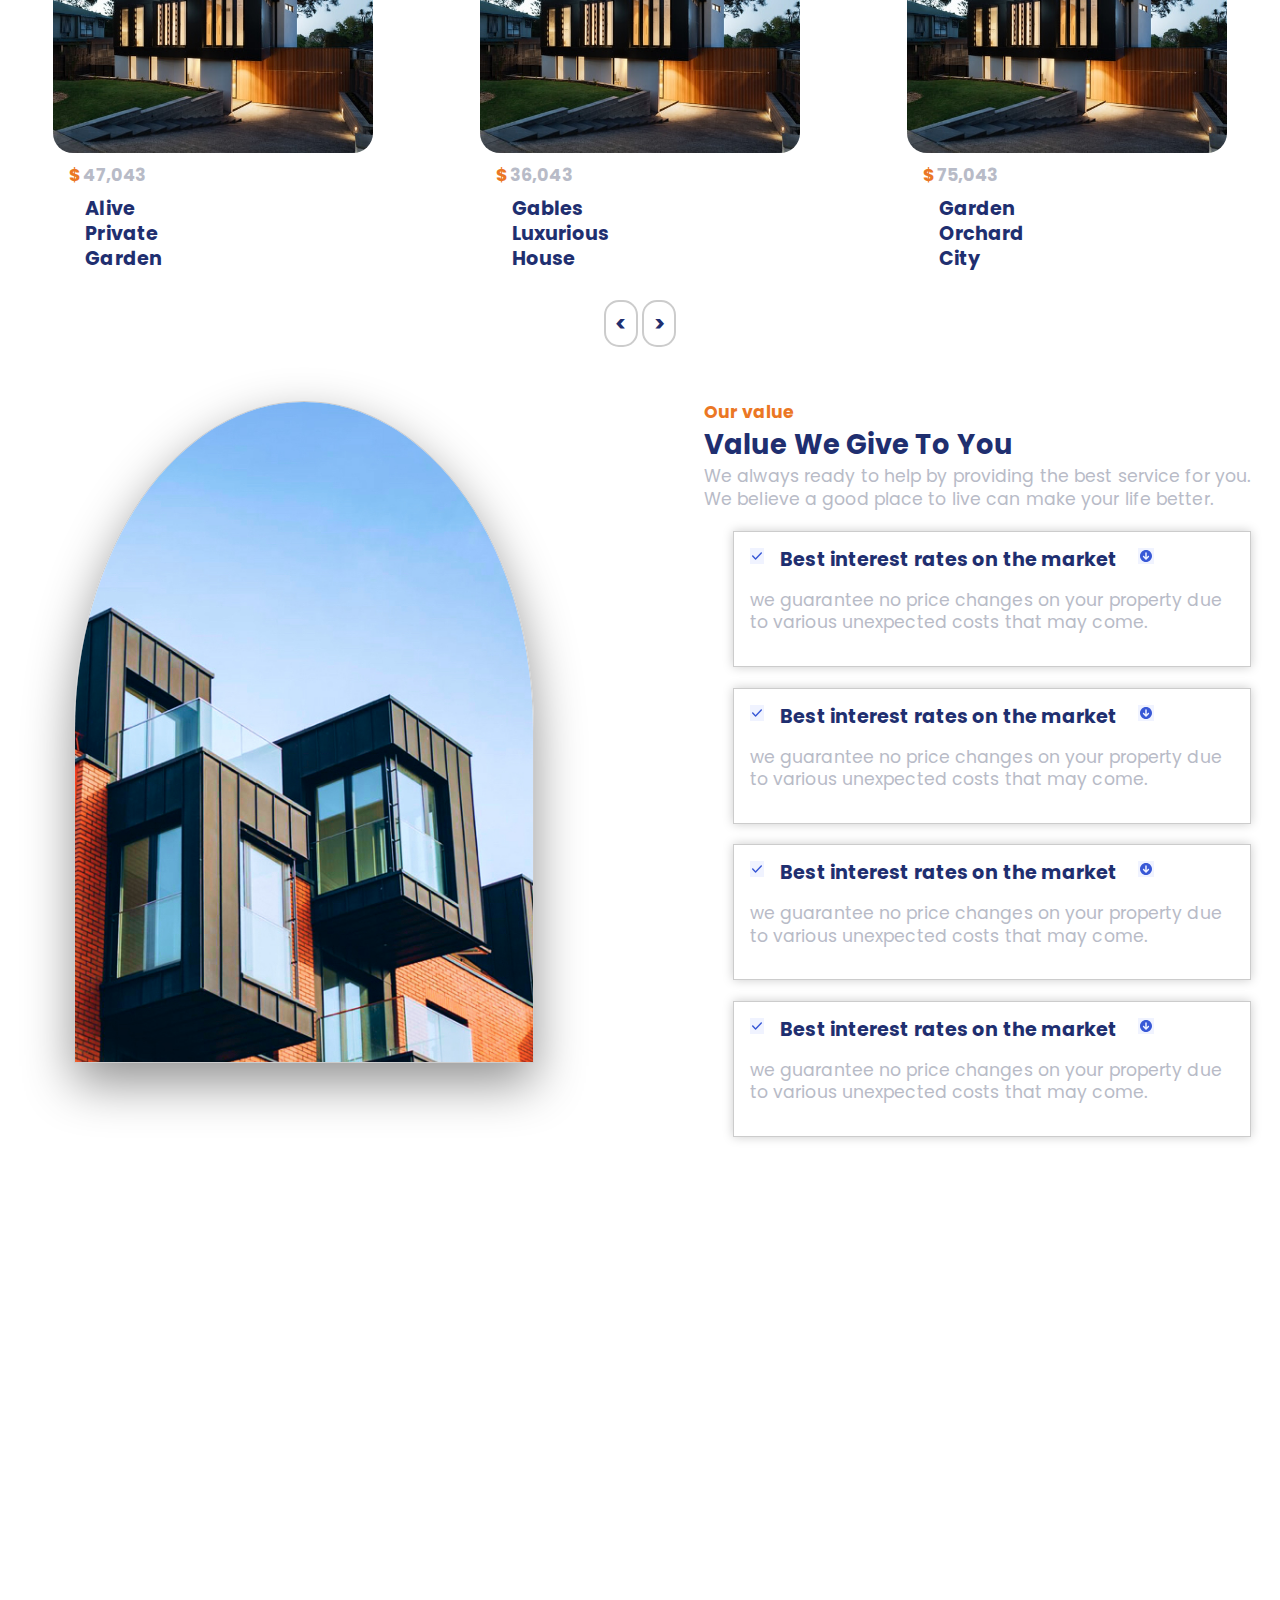
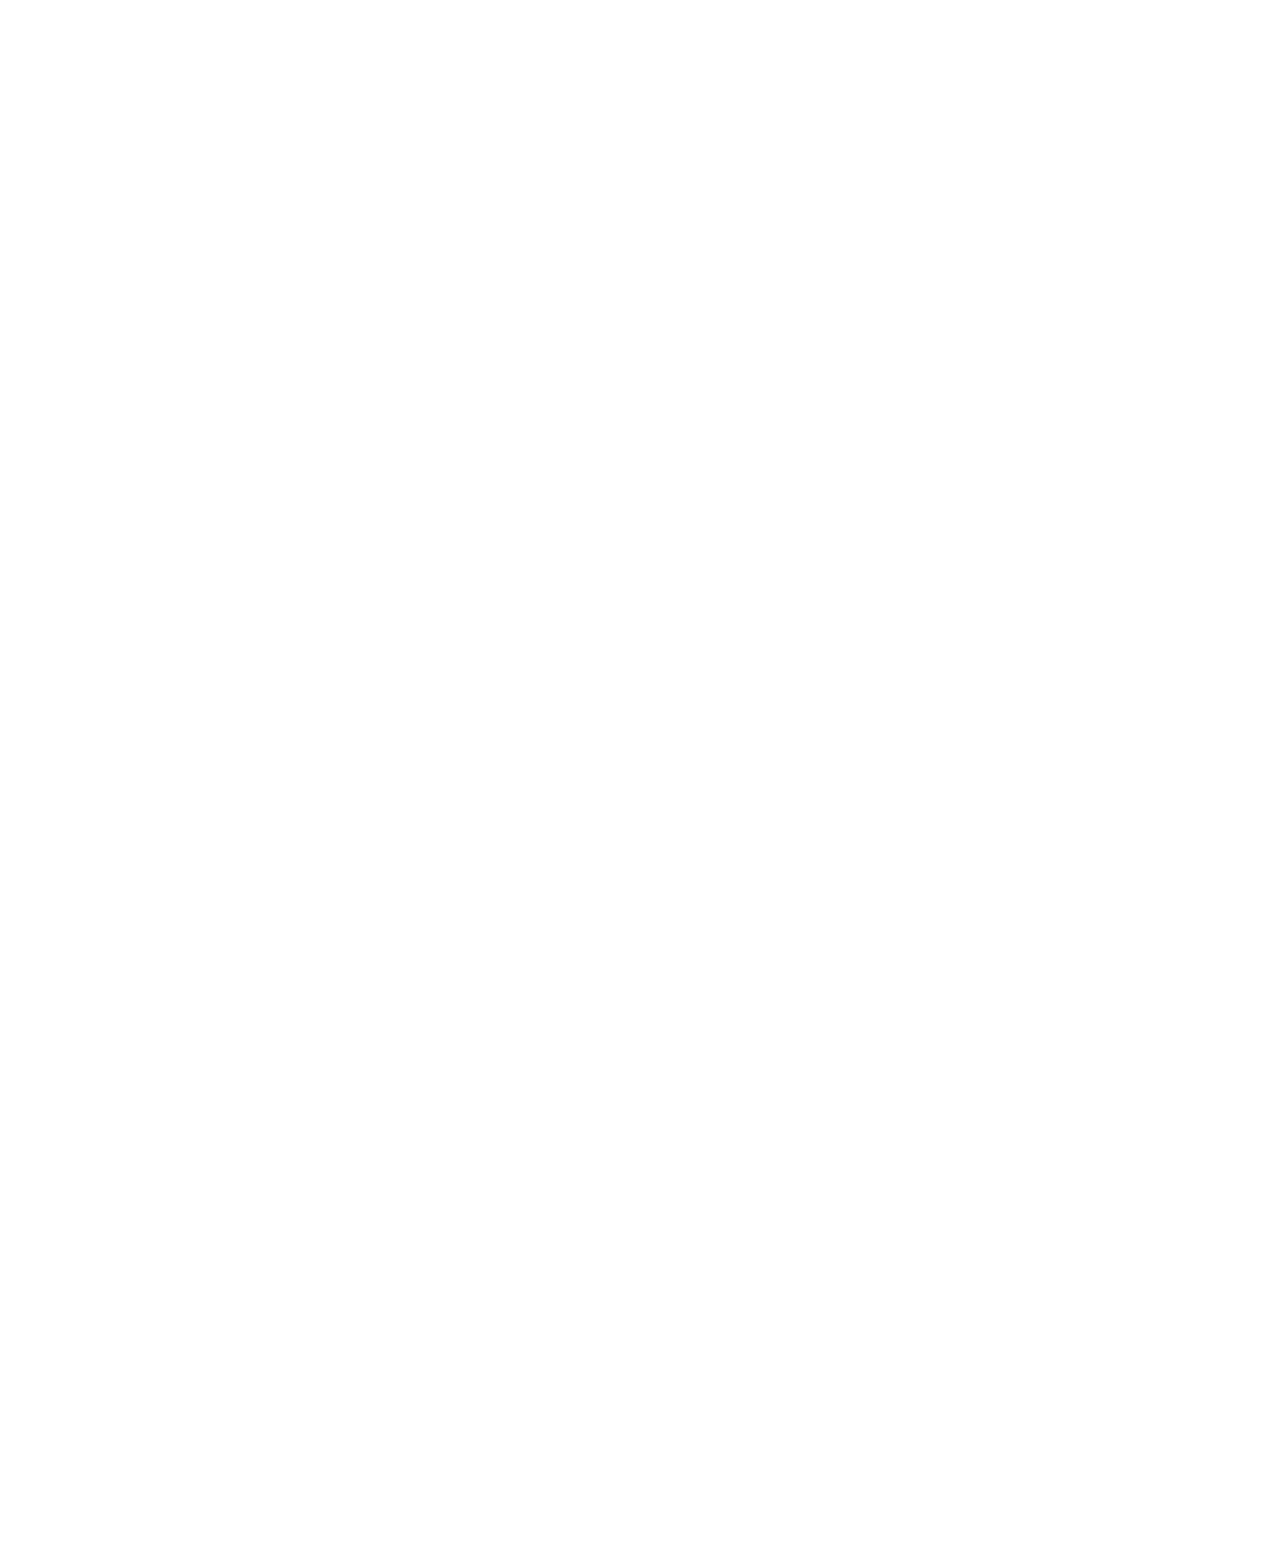
==== commit e8d04f5e: "end project" ====
--- a/index.html
+++ b/index.html
@@ -204,8 +204,84 @@
             </section>
 
             <!--==================== VALUE ====================-->
-            <section class="value section" id="value">
-                
+            <section class="value grid grid--cls2 section" id="value">
+                 <!-- cols1 -->
+                 <div class="valueImg"><img class="value__img hero__img" src="/assets/img/home.jpg" class="value__img"></div>
+                 <!-- cols2 -->
+                <div class="value__content">
+                    <p class="value__title">Our value</p>
+                    <h2 class="value__heading">Value We Give To You </h3>
+                    <p class="value__desc">
+                        We always ready to help by providing the best service for you. 
+We believe a good place to live can make your life better.
+                    </p>
+                    <!-- accordion -->
+                    <!-- question 1 -->
+                    <div class="value__accordion">
+                        <div class="accordion__question">
+                            <div class="question-heading">
+                                <img src="/assets/img/check-solid.svg" alt="image of a check logo">
+                                <h4 class="question__title">
+                                    Best interest rates on the market
+                                </h4>
+                                <img src="/assets/img/circle-arrow-down-solid.svg" alt="image of a check logo">
+                            </div>
+                            <p class="question__body">
+                                we guarantee no price changes on your property due 
+                              to various unexpected costs that may come.
+                            </p>
+                        </div>
+                    </div>
+                      <!-- question 1 -->
+                      <div class="value__accordion">
+                        <div class="accordion__question">
+                            <div class="question-heading">
+                                <img src="/assets/img/check-solid.svg" alt="image of a check logo">
+                                <h4 class="question__title">
+                                    Best interest rates on the market
+                                </h4>
+                                <img src="/assets/img/circle-arrow-down-solid.svg" alt="image of a check logo">
+                            </div>
+                            <p class="question__body">
+                                we guarantee no price changes on your property due 
+                              to various unexpected costs that may come.
+                            </p>
+                        </div>
+                    </div>
+                      <!-- question 1 -->
+                      <div class="value__accordion">
+                        <div class="accordion__question">
+                            <div class="question-heading">
+                                <img src="/assets/img/check-solid.svg" alt="image of a check logo">
+                                <h4 class="question__title">
+                                    Best interest rates on the market
+                                </h4>
+                                <img src="/assets/img/circle-arrow-down-solid.svg" alt="image of a check logo">
+                            </div>
+                            <p class="question__body">
+                                we guarantee no price changes on your property due 
+                              to various unexpected costs that may come.
+                            </p>
+                        </div>
+                    </div>
+                      <!-- question 1 -->
+                      <div class="value__accordion">
+                        <div class="accordion__question">
+                            <div class="question-heading">
+                                <img src="/assets/img/check-solid.svg" alt="image of a check logo">
+                                <h4 class="question__title">
+                                    Best interest rates on the market
+                                </h4>
+                                <img src="/assets/img/circle-arrow-down-solid.svg" alt="image of a check logo">
+                            </div>
+                            <p class="question__body">
+                                we guarantee no price changes on your property due 
+                              to various unexpected costs that may come.
+                            </p>
+                        </div>
+                    </div>
+                </div>
+               
             </section>
 
             <!--==================== CONTACT ====================-->
--- a/app/scss/main.css
+++ b/app/scss/main.css
@@ -524,4 +524,56 @@
     display: none !important;
   }
 }
+
+.value {
+  margin-top: 4rem;
+  padding-left: 1rem;
+}
+
+.value__title {
+  color: #eb7724;
+  font-weight: bold;
+}
+
+.value__heading {
+  margin-block: 0.2rem;
+}
+
+.value .accordion__question {
+  margin-top: 1.3rem;
+  border: 1px solid #ccc;
+  padding: 1rem;
+  -webkit-box-shadow: 0 0  10px 0 #ccc;
+          box-shadow: 0 0  10px 0 #ccc;
+  margin-inline: 1.8rem;
+}
+
+.value .accordion__question img {
+  height: 1rem;
+  background-color: #f0f3ff;
+  padding: 2px;
+  cursor: pointer;
+}
+
+.value .accordion__question .question-heading {
+  display: -webkit-box;
+  display: -ms-flexbox;
+  display: flex;
+}
+
+.value .accordion__question .question-heading h4 {
+  margin-inline: 1rem 1.3rem;
+}
+
+.value .accordion__question .question__body {
+  margin-block: 1rem;
+}
+
+.value .valueImg {
+  text-align: center;
+}
+
+.value .valueImg img {
+  border: 1px solid #ccc;
+}
 /*# sourceMappingURL=main.css.map */